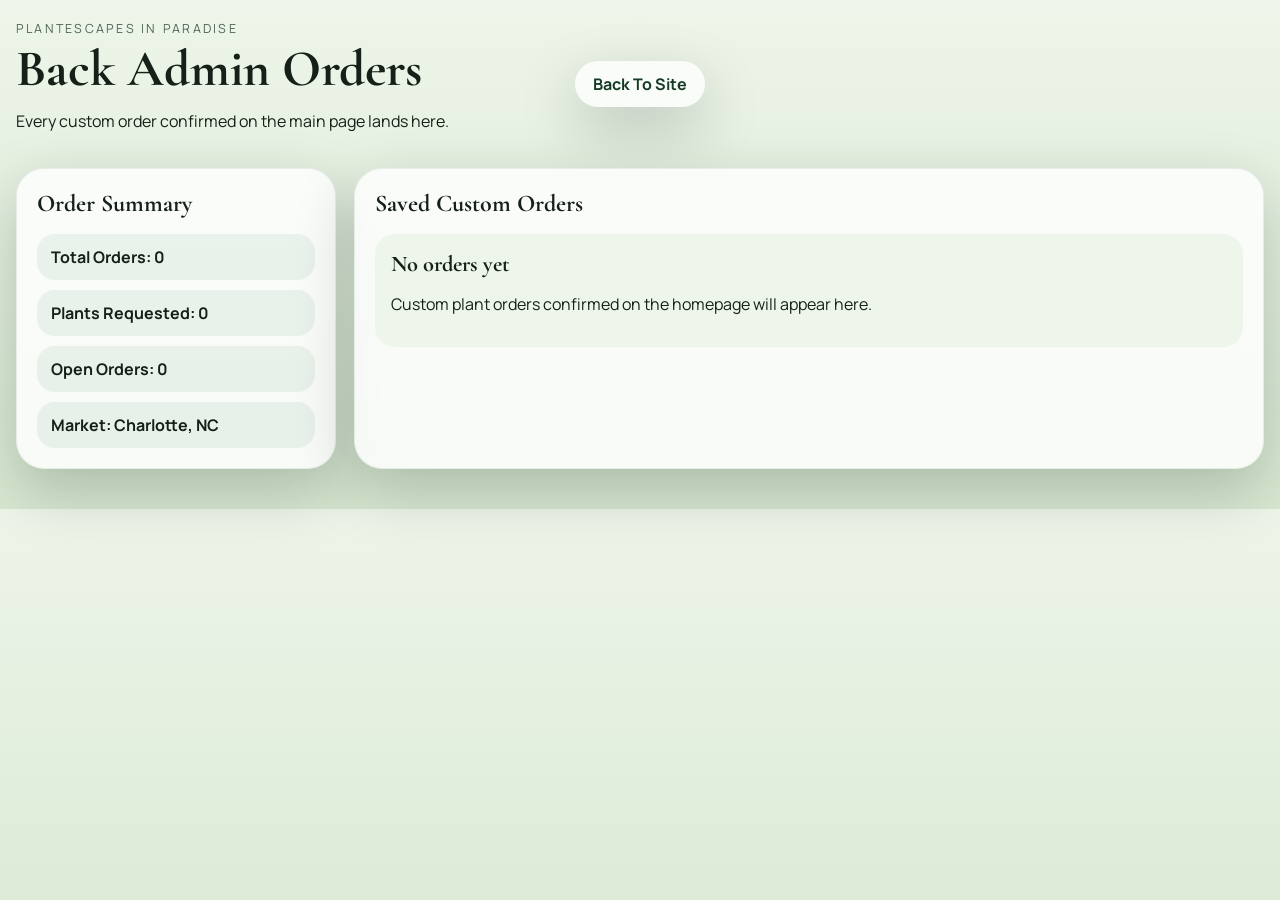
==== admin.html @ 3235bd30 "Initial PlantEscapes In Paradise site" ====
<!DOCTYPE html>
<html lang="en">
<head>
  <meta charset="UTF-8">
  <meta name="viewport" content="width=device-width, initial-scale=1.0">
  <title>PlantEscapes In Paradise Admin</title>
  <link rel="preconnect" href="https://fonts.googleapis.com">
  <link rel="preconnect" href="https://fonts.gstatic.com" crossorigin>
  <link href="https://fonts.googleapis.com/css2?family=Cormorant+Garamond:wght@600;700&family=Manrope:wght@400;500;700;800&display=swap" rel="stylesheet">
  <link rel="stylesheet" href="./styles.css">
</head>
<body class="admin-body">
  <div class="admin-shell">
    <header class="admin-header">
      <div>
        <p class="eyebrow">PlantEscapes In Paradise</p>
        <h1>Back Admin Orders</h1>
        <p>Every custom order confirmed on the main page lands here.</p>
      </div>
      <a class="admin-home" href="./index.html">Back To Site</a>
    </header>

    <section class="admin-grid">
      <article class="admin-card">
        <h2>Order Summary</h2>
        <div id="adminSummary" class="admin-summary"></div>
      </article>
      <article class="admin-card">
        <h2>Saved Custom Orders</h2>
        <div id="ordersList" class="orders-list"></div>
      </article>
    </section>
  </div>

  <script src="./app.js"></script>
</body>
</html>
---- styles.css ----
:root {
  --bg: #0f2618;
  --card: #f6f2e8;
  --card-2: #eef6ec;
  --green: #2f7c47;
  --green-deep: #153b24;
  --gold: #d7a756;
  --text: #152018;
  --muted: #4f6656;
  --shadow: 0 22px 60px rgba(7, 25, 16, 0.22);
}

* { box-sizing: border-box; }
body {
  margin: 0;
  font-family: "Manrope", sans-serif;
  color: var(--text);
  background:
    radial-gradient(circle at top left, rgba(215, 167, 86, 0.12), transparent 28%),
    linear-gradient(180deg, #f0f8ef 0%, #dbead8 100%);
}

button, input, textarea {
  font: inherit;
}

.site-shell, .admin-shell {
  width: min(1380px, calc(100vw - 32px));
  margin: 0 auto;
  padding: 20px 0 40px;
}

.topbar, .admin-header {
  display: grid;
  grid-template-columns: 1fr auto 1fr;
  align-items: center;
  gap: 16px;
  margin-bottom: 20px;
}

.brand-lockup {
  text-align: center;
}

.eyebrow {
  margin: 0 0 8px;
  font-size: 0.78rem;
  letter-spacing: 0.18em;
  text-transform: uppercase;
  color: var(--muted);
}

h1, h2, h3 {
  font-family: "Cormorant Garamond", serif;
  margin: 0;
}

.brand-lockup h1,
.admin-header h1 {
  font-size: clamp(2.2rem, 4vw, 4.5rem);
  line-height: 0.95;
}

.tagline {
  margin: 10px 0 0;
  color: var(--muted);
}

.contact-chip,
.location-chip,
.admin-link,
.admin-home,
.mini-menu button,
.carousel-arrow,
.confirm-button {
  border: 0;
  cursor: pointer;
}

.contact-chip,
.location-chip,
.admin-link,
.admin-home {
  border-radius: 999px;
  padding: 12px 18px;
  background: rgba(255,255,255,0.75);
  color: var(--green-deep);
  box-shadow: var(--shadow);
  text-decoration: none;
  font-weight: 700;
}

.location-chip {
  justify-self: end;
}

.main-grid {
  display: grid;
  grid-template-columns: 220px minmax(0, 1fr) 220px;
  gap: 18px;
}

.ad-column {
  display: grid;
  gap: 18px;
  align-content: start;
}

.ad-card,
.hero-card,
.admin-card,
.seo-strip article,
.modal-card {
  background: rgba(255,255,255,0.8);
  border: 1px solid rgba(21,59,36,0.08);
  border-radius: 28px;
  box-shadow: var(--shadow);
}

.ad-card {
  padding: 20px;
  min-height: 200px;
}

.ad-card h2 {
  font-size: 2rem;
  margin-bottom: 8px;
}

.ad-card.warm {
  background: linear-gradient(180deg, rgba(255,243,220,0.95), rgba(255,255,255,0.9));
}

.ad-card.cool {
  background: linear-gradient(180deg, rgba(227,244,236,0.95), rgba(255,255,255,0.9));
}

.hero-card {
  padding: 18px;
  display: grid;
  gap: 18px;
}

.hero-stage {
  position: relative;
  border-radius: 28px;
  overflow: hidden;
  min-height: 520px;
  background: #d7e9d7;
}

.hero-topline {
  position: absolute;
  top: 18px;
  left: 18px;
  right: 18px;
  z-index: 3;
  display: flex;
  justify-content: space-between;
  gap: 12px;
  align-items: center;
}

.mini-menu {
  display: flex;
  flex-wrap: wrap;
  gap: 10px;
}

.mini-menu button {
  padding: 10px 16px;
  border-radius: 999px;
  background: rgba(12, 42, 24, 0.75);
  color: white;
  backdrop-filter: blur(8px);
}

.mini-menu button.active {
  background: linear-gradient(135deg, #d7a756, #2f7c47);
}

.hero-image-wrap {
  height: 100%;
}

.plant-image {
  display: block;
  width: 100%;
  height: 520px;
  object-fit: cover;
}

.carousel-arrow {
  position: absolute;
  top: 50%;
  transform: translateY(-50%);
  z-index: 3;
  width: 64px;
  height: 64px;
  border-radius: 50%;
  background: rgba(12, 42, 24, 0.72);
  color: white;
  font-size: 2rem;
  backdrop-filter: blur(10px);
}

.carousel-arrow.left { left: 18px; }
.carousel-arrow.right { right: 18px; }

.product-details {
  display: grid;
  grid-template-columns: 1.1fr 0.9fr;
  gap: 18px;
}

.product-copy,
.order-card {
  border-radius: 24px;
  padding: 22px;
  background: var(--card);
}

.product-copy h2 {
  font-size: clamp(2rem, 4vw, 3.4rem);
  line-height: 0.95;
}

.price {
  margin: 14px 0 10px;
  font-size: 1.8rem;
  font-weight: 800;
  color: var(--green);
}

.definition {
  margin: 0;
  font-size: 1.02rem;
  line-height: 1.65;
  color: var(--muted);
}

.feature-points {
  display: grid;
  gap: 10px;
  margin-top: 18px;
}

.feature-pill {
  padding: 10px 14px;
  border-radius: 999px;
  background: rgba(47,124,71,0.08);
  color: var(--green-deep);
  font-weight: 700;
}

.order-card {
  background: linear-gradient(180deg, #153b24, #234c31);
  color: white;
}

.order-card h3 {
  font-size: 2rem;
  margin-bottom: 8px;
}

.order-card p {
  color: rgba(255,255,255,0.78);
}

.order-card label {
  display: grid;
  gap: 8px;
  margin-top: 14px;
  font-size: 0.95rem;
  font-weight: 700;
}

.order-card input,
.order-card textarea {
  width: 100%;
  border: 1px solid rgba(255,255,255,0.18);
  background: rgba(255,255,255,0.08);
  border-radius: 16px;
  color: white;
  padding: 14px;
}

.confirm-button {
  margin-top: 18px;
  width: 100%;
  padding: 16px;
  border-radius: 18px;
  background: linear-gradient(135deg, #d7a756, #f1d9a8);
  color: #102517;
  font-weight: 800;
}

.order-status {
  margin-top: 12px;
  min-height: 24px;
}

.seo-strip {
  display: grid;
  grid-template-columns: repeat(3, minmax(0, 1fr));
  gap: 18px;
  margin-top: 22px;
}

.seo-strip article {
  padding: 18px;
}

.seo-strip h3 {
  font-size: 1.6rem;
  margin-bottom: 10px;
}

.modal[hidden] { display: none; }
.modal {
  position: fixed;
  inset: 0;
  background: rgba(5, 16, 10, 0.35);
  display: grid;
  place-items: center;
  padding: 20px;
}

.modal-card {
  position: relative;
  width: min(520px, 100%);
  padding: 28px;
}

.modal-close {
  position: absolute;
  top: 16px;
  right: 16px;
  border: 0;
  background: transparent;
  font-size: 2rem;
  cursor: pointer;
}

.admin-body {
  background: linear-gradient(180deg, #eef5ea, #d7e8d1);
}

.admin-grid {
  display: grid;
  gap: 18px;
  grid-template-columns: 320px minmax(0, 1fr);
}

.admin-card {
  padding: 20px;
}

.admin-summary {
  display: grid;
  gap: 10px;
  margin-top: 16px;
}

.summary-pill {
  padding: 12px 14px;
  border-radius: 18px;
  background: rgba(47,124,71,0.08);
  font-weight: 700;
}

.orders-list {
  display: grid;
  gap: 12px;
  margin-top: 16px;
}

.order-item {
  padding: 16px;
  border-radius: 20px;
  background: var(--card-2);
}

.order-item h3 {
  font-size: 1.4rem;
  margin-bottom: 8px;
}

@media (max-width: 1100px) {
  .main-grid {
    grid-template-columns: 1fr;
  }

  .ad-column {
    grid-template-columns: repeat(2, minmax(0, 1fr));
  }

  .product-details,
  .seo-strip,
  .admin-grid {
    grid-template-columns: 1fr;
  }
}

@media (max-width: 760px) {
  .site-shell, .admin-shell {
    width: min(100vw - 20px, 100%);
  }

  .topbar, .admin-header {
    grid-template-columns: 1fr;
    text-align: center;
  }

  .location-chip {
    justify-self: center;
  }

  .hero-topline {
    position: static;
    display: grid;
    margin-bottom: 12px;
  }

  .hero-stage {
    min-height: unset;
  }

  .plant-image {
    height: 360px;
    border-radius: 22px;
  }

  .carousel-arrow {
    top: 220px;
  }

  .ad-column {
    grid-template-columns: 1fr;
  }
}
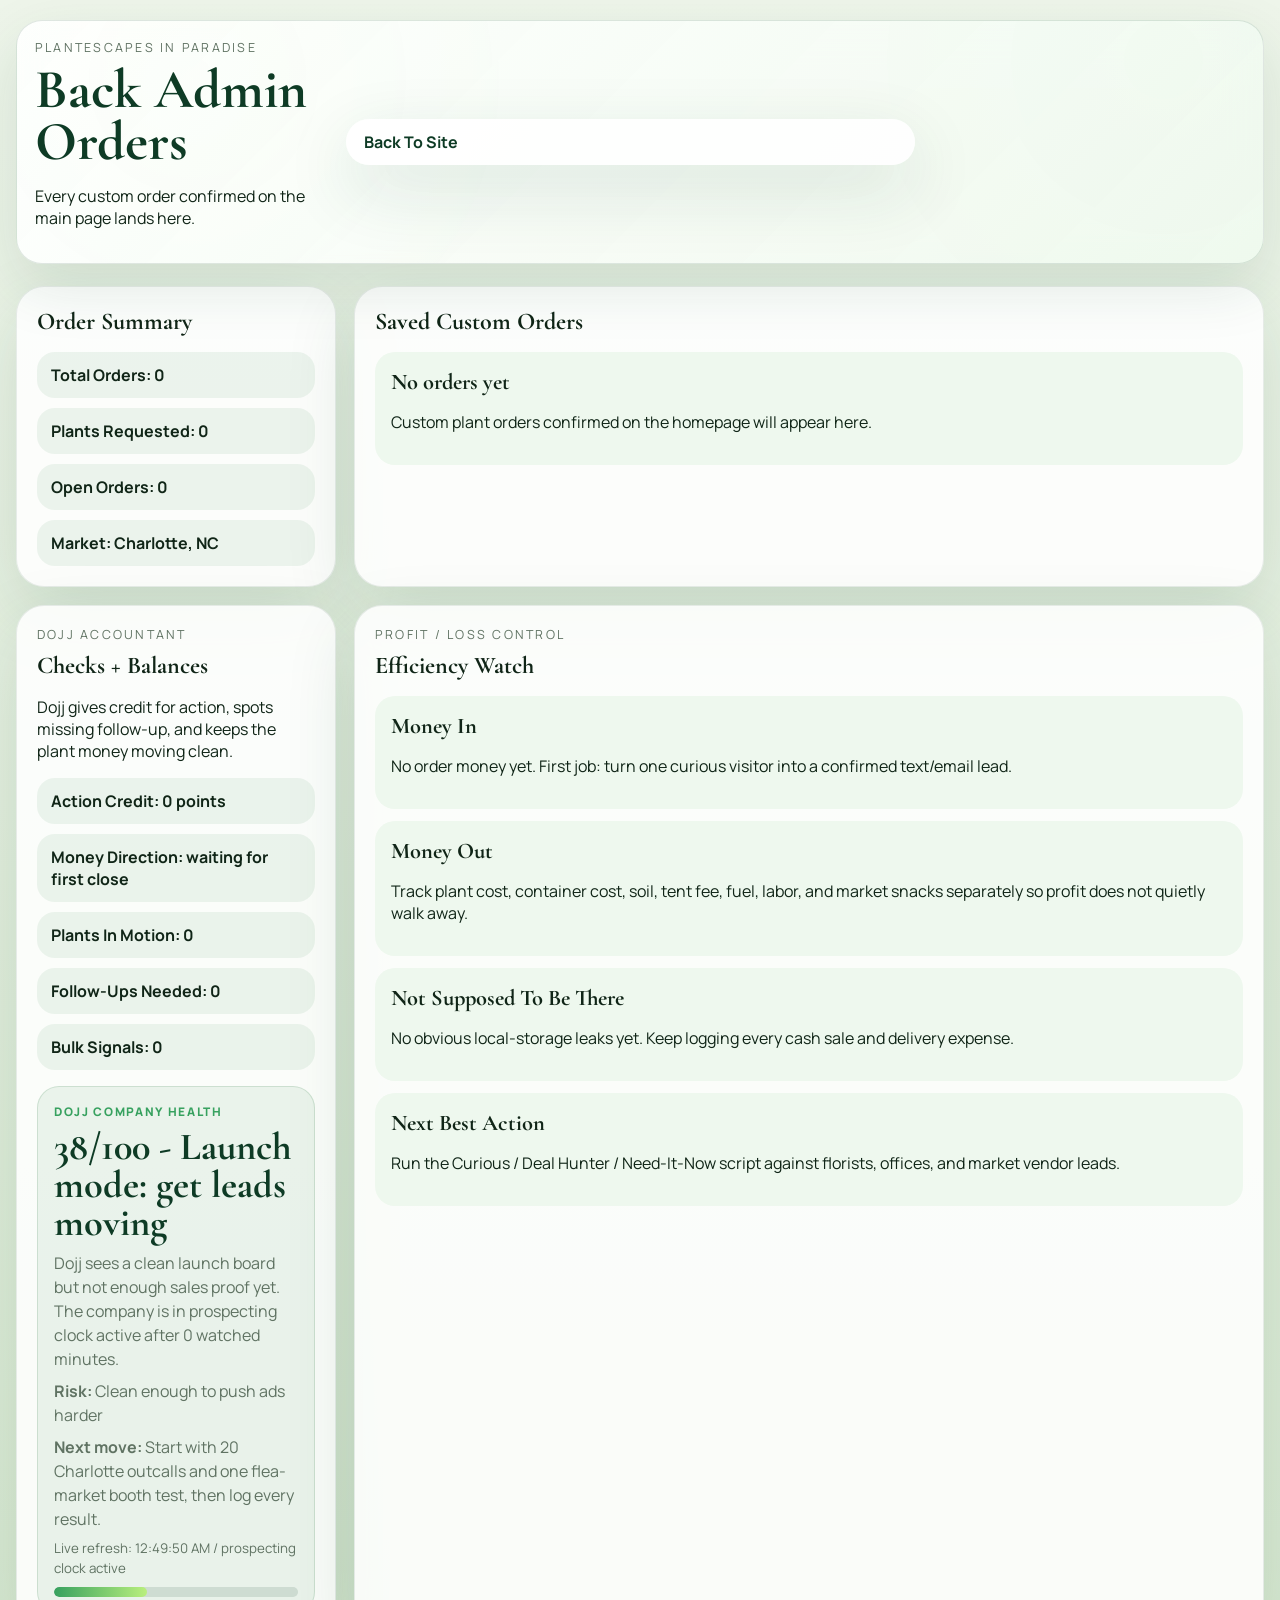
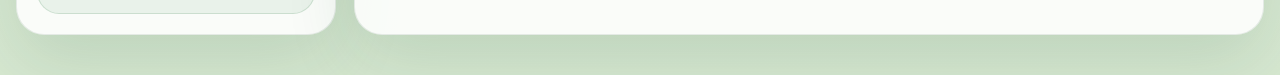
==== commit eae1143b: "Upgrade plant storefront and ad routing" ====
--- a/admin.html
+++ b/admin.html
@@ -7,7 +7,7 @@
   <link rel="preconnect" href="https://fonts.googleapis.com">
   <link rel="preconnect" href="https://fonts.gstatic.com" crossorigin>
   <link href="https://fonts.googleapis.com/css2?family=Cormorant+Garamond:wght@600;700&family=Manrope:wght@400;500;700;800&display=swap" rel="stylesheet">
-  <link rel="stylesheet" href="./styles.css">
+  <link rel="stylesheet" href="./styles.css?v=20260506-ad-routes">
 </head>
 <body class="admin-body">
   <div class="admin-shell">
@@ -30,8 +30,23 @@
         <div id="ordersList" class="orders-list"></div>
       </article>
     </section>
+
+    <section class="admin-grid dojj-admin-grid">
+      <article class="admin-card">
+        <p class="eyebrow">Dojj accountant</p>
+        <h2>Checks + Balances</h2>
+        <p>Dojj gives credit for action, spots missing follow-up, and keeps the plant money moving clean.</p>
+        <div id="dojjSummary" class="admin-summary"></div>
+        <div id="companyHealthSummary" class="company-health-card"></div>
+      </article>
+      <article class="admin-card">
+        <p class="eyebrow">Profit / loss control</p>
+        <h2>Efficiency Watch</h2>
+        <div id="dojjChecks" class="orders-list"></div>
+      </article>
+    </section>
   </div>
 
-  <script src="./app.js"></script>
+  <script src="./app.js?v=20260506-ad-routes"></script>
 </body>
 </html>
--- a/styles.css
+++ b/styles.css
@@ -1,13 +1,16 @@
 :root {
-  --bg: #0f2618;
-  --card: #f6f2e8;
-  --card-2: #eef6ec;
-  --green: #2f7c47;
-  --green-deep: #153b24;
+  --bg: #f4fbf2;
+  --card: #ffffff;
+  --card-2: #eef8ee;
+  --mint: #dff6df;
+  --lime: #b9ef7d;
+  --green: #37a15f;
+  --green-deep: #0e3b25;
   --gold: #d7a756;
-  --text: #152018;
-  --muted: #4f6656;
-  --shadow: 0 22px 60px rgba(7, 25, 16, 0.22);
+  --text: #102517;
+  --muted: #607363;
+  --shadow: 0 24px 70px rgba(22, 78, 48, 0.14);
+  --soft-border: rgba(14, 59, 37, 0.09);
 }
 
 * { box-sizing: border-box; }
@@ -16,30 +19,43 @@
   font-family: "Manrope", sans-serif;
   color: var(--text);
   background:
-    radial-gradient(circle at top left, rgba(215, 167, 86, 0.12), transparent 28%),
-    linear-gradient(180deg, #f0f8ef 0%, #dbead8 100%);
-}
-
-button, input, textarea {
+    radial-gradient(circle at 12% 8%, rgba(185, 239, 125, 0.46), transparent 28%),
+    radial-gradient(circle at 86% 6%, rgba(55, 161, 95, 0.2), transparent 26%),
+    linear-gradient(180deg, #fbfff9 0%, var(--bg) 58%, #e8f6e7 100%);
+}
+
+button, input, textarea, select {
   font: inherit;
 }
 
 .site-shell, .admin-shell {
-  width: min(1380px, calc(100vw - 32px));
+  width: min(1280px, calc(100vw - 32px));
   margin: 0 auto;
   padding: 20px 0 40px;
 }
 
 .topbar, .admin-header {
   display: grid;
-  grid-template-columns: 1fr auto 1fr;
+  grid-template-columns: minmax(260px, 0.75fr) minmax(360px, 1.45fr) minmax(260px, 0.8fr);
   align-items: center;
   gap: 16px;
-  margin-bottom: 20px;
+  margin-bottom: 22px;
+  padding: 18px;
+  border: 1px solid rgba(14,59,37,0.12);
+  border-radius: 26px;
+  background:
+    linear-gradient(135deg, rgba(255,255,255,0.94), rgba(240,250,239,0.9)),
+    radial-gradient(circle at 14% 24%, rgba(185,239,125,0.22), transparent 32%),
+    radial-gradient(circle at 92% 16%, rgba(55,161,95,0.12), transparent 30%);
+  box-shadow: 0 22px 60px rgba(22,78,48,0.12);
+  backdrop-filter: blur(18px);
 }
 
 .brand-lockup {
   text-align: center;
+  display: grid;
+  gap: 8px;
+  justify-items: center;
 }
 
 .eyebrow {
@@ -57,17 +73,22 @@
 
 .brand-lockup h1,
 .admin-header h1 {
-  font-size: clamp(2.2rem, 4vw, 4.5rem);
+  font-size: clamp(2.4rem, 4.3vw, 4.8rem);
   line-height: 0.95;
+  color: var(--green-deep);
 }
 
 .tagline {
-  margin: 10px 0 0;
+  max-width: 760px;
+  margin: 0;
   color: var(--muted);
+  font-size: 1.02rem;
+  line-height: 1.45;
 }
 
 .contact-chip,
 .location-chip,
+.settings-chip,
 .admin-link,
 .admin-home,
 .mini-menu button,
@@ -79,19 +100,70 @@
 
 .contact-chip,
 .location-chip,
+.settings-chip,
+.delivery-bot-link,
 .admin-link,
 .admin-home {
   border-radius: 999px;
   padding: 12px 18px;
-  background: rgba(255,255,255,0.75);
+  background: rgba(255,255,255,0.9);
   color: var(--green-deep);
   box-shadow: var(--shadow);
   text-decoration: none;
   font-weight: 700;
 }
 
+.contact-chip {
+  justify-self: start;
+  width: min(100%, 340px);
+  min-height: 58px;
+  border: 1px solid rgba(14,59,37,0.08);
+  border-radius: 20px;
+  background:
+    linear-gradient(135deg, rgba(255,255,255,0.95), rgba(238,248,238,0.9));
+  box-shadow: 0 16px 38px rgba(22,78,48,0.1);
+  text-align: left;
+  line-height: 1.25;
+}
+
+.delivery-bot-link {
+  background: linear-gradient(135deg, var(--green-deep), var(--green));
+  color: white;
+  white-space: nowrap;
+}
+
+.order-status a,
+.bot-mail-link {
+  color: var(--lime);
+  font-weight: 900;
+}
+
+.order-item a {
+  color: var(--green-deep);
+  font-weight: 900;
+}
+
+.bot-mail-link {
+  display: inline-flex;
+  width: fit-content;
+  margin-top: 12px;
+  padding: 12px 14px;
+  border-radius: 999px;
+  background: rgba(255,255,255,0.16);
+  color: white;
+  text-decoration: none;
+}
+
 .location-chip {
   justify-self: end;
+}
+
+.topbar-actions {
+  display: flex;
+  flex-wrap: wrap;
+  justify-content: flex-end;
+  align-items: center;
+  gap: 12px;
 }
 
 .main-grid {
@@ -111,34 +183,194 @@
 .admin-card,
 .seo-strip article,
 .modal-card {
-  background: rgba(255,255,255,0.8);
-  border: 1px solid rgba(21,59,36,0.08);
+  background: rgba(255,255,255,0.86);
+  border: 1px solid var(--soft-border);
   border-radius: 28px;
   box-shadow: var(--shadow);
 }
 
 .ad-card {
+  position: relative;
+  overflow: hidden;
   padding: 20px;
-  min-height: 200px;
+  min-height: 250px;
 }
 
 .ad-card h2 {
-  font-size: 2rem;
+  font-size: 2.2rem;
+  line-height: 0.98;
   margin-bottom: 8px;
+  color: var(--green-deep);
+}
+
+.ad-card p:not(.eyebrow) {
+  color: var(--text);
+  line-height: 1.46;
+}
+
+.opportunity-card {
+  display: grid;
+  align-content: space-between;
+  gap: 14px;
+  border-radius: 24px;
+  background:
+    linear-gradient(180deg, rgba(255,255,255,0.93), rgba(248,253,246,0.88)),
+    radial-gradient(circle at top right, rgba(185,239,125,0.24), transparent 38%);
+  border-color: rgba(14,59,37,0.1);
+}
+
+.opportunity-card::before {
+  content: "";
+  position: absolute;
+  inset: 0 auto 0 0;
+  width: 5px;
+  background: linear-gradient(180deg, var(--green), var(--lime), var(--gold));
+}
+
+.opportunity-card::after {
+  content: "";
+  position: absolute;
+  right: -50px;
+  top: -50px;
+  width: 150px;
+  height: 150px;
+  border: 1px solid rgba(47,124,71,0.12);
+  border-radius: 50%;
+}
+
+.ad-signal {
+  display: flex;
+  justify-content: space-between;
+  gap: 10px;
+  align-items: center;
+  padding: 8px;
+  border: 1px solid rgba(14,59,37,0.08);
+  border-radius: 16px;
+  background: rgba(255,255,255,0.62);
+}
+
+.ad-signal span {
+  color: var(--muted);
+  font-size: 0.72rem;
+  font-weight: 950;
+  letter-spacing: 0.1em;
+  text-transform: uppercase;
+}
+
+.ad-signal strong {
+  color: var(--green-deep);
+  font-size: 0.82rem;
+  white-space: nowrap;
+}
+
+.ad-route-line {
+  display: grid;
+  grid-template-columns: 0.7fr 1fr 1.4fr;
+  gap: 7px;
+}
+
+.ad-route-line i {
+  height: 6px;
+  border-radius: 999px;
+  background: linear-gradient(90deg, rgba(47,124,71,0.18), var(--green));
 }
 
 .ad-card.warm {
-  background: linear-gradient(180deg, rgba(255,243,220,0.95), rgba(255,255,255,0.9));
+  background: linear-gradient(180deg, rgba(238,248,222,0.95), rgba(255,255,255,0.92));
 }
 
 .ad-card.cool {
-  background: linear-gradient(180deg, rgba(227,244,236,0.95), rgba(255,255,255,0.9));
+  background: linear-gradient(180deg, rgba(222,246,231,0.95), rgba(255,255,255,0.92));
 }
 
 .hero-card {
   padding: 18px;
   display: grid;
   gap: 18px;
+  background:
+    linear-gradient(180deg, rgba(8,31,19,0.96), rgba(22,80,47,0.92)),
+    radial-gradient(circle at 16% 4%, rgba(185,239,125,0.22), transparent 34%),
+    radial-gradient(circle at top right, rgba(255,255,255,0.14), transparent 38%);
+  color: white;
+  overflow: hidden;
+}
+
+.top-command-panel {
+  display: grid;
+  grid-template-columns: minmax(0, 0.85fr) minmax(0, 1.15fr) auto;
+  gap: 12px;
+  align-items: stretch;
+  padding: 14px;
+  border: 1px solid rgba(255,255,255,0.12);
+  border-radius: 20px;
+  background:
+    linear-gradient(135deg, rgba(255,255,255,0.12), rgba(255,255,255,0.06)),
+    radial-gradient(circle at top right, rgba(185,239,125,0.12), transparent 42%);
+  color: white;
+  box-shadow: inset 0 0 28px rgba(255,255,255,0.03);
+}
+
+.command-panel-main {
+  display: grid;
+  gap: 8px;
+  align-content: center;
+}
+
+.command-panel-main .eyebrow {
+  color: rgba(255,255,255,0.62);
+}
+
+.command-panel-main h2 {
+  color: white;
+  font-size: clamp(1.7rem, 2.8vw, 2.7rem);
+  line-height: 0.94;
+}
+
+.command-panel-main p {
+  margin: 0;
+  color: rgba(255,255,255,0.78);
+  line-height: 1.55;
+}
+
+.command-panel-metrics {
+  display: grid;
+  grid-template-columns: repeat(6, minmax(0, 1fr));
+  gap: 8px;
+}
+
+.command-panel-metrics article {
+  display: grid;
+  gap: 6px;
+  min-height: 74px;
+  padding: 10px;
+  border: 1px solid rgba(255,255,255,0.14);
+  border-radius: 14px;
+  background: rgba(255,255,255,0.08);
+}
+
+.command-panel-metrics span {
+  color: rgba(255,255,255,0.58);
+  font-size: 0.62rem;
+  font-weight: 950;
+  letter-spacing: 0.13em;
+  text-transform: uppercase;
+}
+
+.command-panel-metrics strong {
+  color: white;
+  font-size: 0.86rem;
+  line-height: 1.12;
+}
+
+.command-strip-button {
+  min-width: 118px;
+  border: 0;
+  border-radius: 14px;
+  background: rgba(255,255,255,0.9);
+  color: var(--green-deep);
+  cursor: pointer;
+  font-weight: 950;
+  box-shadow: 0 12px 26px rgba(3,20,10,0.14);
 }
 
 .hero-stage {
@@ -146,7 +378,12 @@
   border-radius: 28px;
   overflow: hidden;
   min-height: 520px;
-  background: #d7e9d7;
+  background:
+    linear-gradient(rgba(255,255,255,0.04) 1px, transparent 1px),
+    linear-gradient(90deg, rgba(255,255,255,0.04) 1px, transparent 1px),
+    radial-gradient(circle at 50% 36%, rgba(185,239,125,0.22), transparent 34%),
+    linear-gradient(135deg, #06180f, #164d2d 54%, #89d85b);
+  background-size: 42px 42px, 42px 42px, auto, auto;
 }
 
 .hero-topline {
@@ -170,16 +407,18 @@
 .mini-menu button {
   padding: 10px 16px;
   border-radius: 999px;
-  background: rgba(12, 42, 24, 0.75);
+  background: rgba(14, 59, 37, 0.78);
   color: white;
   backdrop-filter: blur(8px);
 }
 
 .mini-menu button.active {
-  background: linear-gradient(135deg, #d7a756, #2f7c47);
+  background: linear-gradient(135deg, var(--lime), var(--green));
+  color: var(--green-deep);
 }
 
 .hero-image-wrap {
+  position: relative;
   height: 100%;
 }
 
@@ -188,6 +427,262 @@
   width: 100%;
   height: 520px;
   object-fit: cover;
+  filter: saturate(1.08) contrast(1.04);
+}
+
+.cockpit-glass {
+  position: absolute;
+  inset: 18px;
+  z-index: 2;
+  pointer-events: none;
+  border: 1px solid rgba(255,255,255,0.24);
+  border-radius: 28px;
+  box-shadow:
+    inset 0 0 0 1px rgba(185,239,125,0.2),
+    inset 0 0 60px rgba(6,24,15,0.36);
+}
+
+.cockpit-glass::before,
+.cockpit-glass::after {
+  content: "";
+  position: absolute;
+  left: 50%;
+  top: 50%;
+  width: 1px;
+  height: 82%;
+  background: linear-gradient(transparent, rgba(255,255,255,0.6), transparent);
+  transform: translate(-50%, -50%);
+}
+
+.cockpit-glass::after {
+  width: 82%;
+  height: 1px;
+}
+
+.orbit {
+  position: absolute;
+  left: 50%;
+  top: 50%;
+  border: 1px solid rgba(185,239,125,0.5);
+  border-radius: 50%;
+  transform: translate(-50%, -50%);
+  animation: cockpitOrbit 12s linear infinite;
+}
+
+.orbit-one {
+  width: min(72%, 520px);
+  aspect-ratio: 1;
+}
+
+.orbit-two {
+  width: min(52%, 380px);
+  aspect-ratio: 1;
+  animation-duration: 9s;
+  animation-direction: reverse;
+}
+
+.orbit-three {
+  width: min(30%, 230px);
+  aspect-ratio: 1;
+  animation-duration: 6s;
+}
+
+.orbit::before {
+  content: "";
+  position: absolute;
+  top: -5px;
+  left: 50%;
+  width: 10px;
+  height: 10px;
+  border-radius: 50%;
+  background: var(--lime);
+  box-shadow: 0 0 18px var(--lime);
+}
+
+@keyframes cockpitOrbit {
+  to { transform: translate(-50%, -50%) rotate(360deg); }
+}
+
+.cockpit-readout {
+  position: absolute;
+  right: 24px;
+  bottom: 24px;
+  z-index: 4;
+  display: grid;
+  gap: 6px;
+  width: min(330px, calc(100% - 48px));
+  padding: 14px;
+  border: 1px solid rgba(255,255,255,0.24);
+  border-radius: 20px;
+  background: rgba(6,24,15,0.78);
+  color: white;
+  backdrop-filter: blur(18px);
+  box-shadow: 0 22px 48px rgba(3,20,10,0.26);
+}
+
+.cockpit-readout span {
+  color: var(--lime);
+  font-size: 0.7rem;
+  font-weight: 950;
+  letter-spacing: 0.13em;
+  text-transform: uppercase;
+}
+
+.cockpit-readout strong {
+  font-family: "Cormorant Garamond", serif;
+  font-size: 2rem;
+  line-height: 0.96;
+}
+
+.cockpit-readout small {
+  color: rgba(255,255,255,0.76);
+  line-height: 1.35;
+}
+
+.spaceship-control-deck {
+  display: grid;
+  grid-template-columns: minmax(190px, 0.75fr) minmax(0, 1fr) minmax(260px, 1.1fr);
+  gap: 14px;
+  padding: 14px;
+  border: 1px solid rgba(255,255,255,0.12);
+  border-radius: 20px;
+  background:
+    linear-gradient(135deg, rgba(255,255,255,0.11), rgba(255,255,255,0.05)),
+    radial-gradient(circle at top left, rgba(185,239,125,0.12), transparent 34%);
+  box-shadow: inset 0 0 42px rgba(255,255,255,0.04);
+}
+
+.throttle-control,
+.cockpit-screen {
+  border: 1px solid rgba(255,255,255,0.12);
+  border-radius: 18px;
+  background: rgba(255,255,255,0.08);
+}
+
+.throttle-control {
+  display: grid;
+  gap: 10px;
+  align-content: center;
+  padding: 14px;
+}
+
+.throttle-control span,
+.cockpit-screen span {
+  color: var(--lime);
+  font-size: 0.72rem;
+  font-weight: 950;
+  letter-spacing: 0.13em;
+  text-transform: uppercase;
+}
+
+.throttle-control input {
+  width: 100%;
+  accent-color: var(--lime);
+}
+
+.throttle-control strong {
+  color: white;
+  font-size: 1.7rem;
+}
+
+.cockpit-mode-tabs {
+  display: grid;
+  grid-template-columns: repeat(5, minmax(0, 1fr));
+  gap: 8px;
+}
+
+.cockpit-mode-tabs button {
+  min-height: 72px;
+  border: 1px solid rgba(255,255,255,0.14);
+  border-radius: 18px;
+  background: rgba(255,255,255,0.08);
+  color: rgba(255,255,255,0.76);
+  cursor: pointer;
+  font-weight: 950;
+}
+
+.cockpit-mode-tabs button.active {
+  background: rgba(255,255,255,0.92);
+  color: var(--green-deep);
+  box-shadow: 0 12px 26px rgba(3,20,10,0.14);
+}
+
+.cockpit-screen {
+  display: grid;
+  gap: 9px;
+  padding: 14px;
+}
+
+.cockpit-screen strong {
+  color: white;
+  font-family: "Cormorant Garamond", serif;
+  font-size: 2rem;
+  line-height: 0.96;
+}
+
+.cockpit-screen p {
+  margin: 0;
+  color: rgba(255,255,255,0.78);
+  line-height: 1.45;
+}
+
+.cockpit-progress {
+  height: 8px;
+  overflow: hidden;
+  border-radius: 999px;
+  background: rgba(255,255,255,0.14);
+}
+
+.cockpit-progress i {
+  display: block;
+  width: 70%;
+  height: 100%;
+  border-radius: inherit;
+  background: linear-gradient(90deg, var(--green), var(--lime), white);
+  transition: width 260ms ease;
+}
+
+.scan-hud {
+  position: absolute;
+  left: 28px;
+  bottom: 28px;
+  z-index: 4;
+  display: grid;
+  gap: 6px;
+  min-width: 230px;
+  padding: 14px;
+  border: 1px solid rgba(255,255,255,0.3);
+  border-radius: 22px;
+  background: rgba(14,59,37,0.78);
+  color: white;
+  box-shadow: 0 20px 52px rgba(14,59,37,0.28);
+  backdrop-filter: blur(18px);
+}
+
+.scan-hud span {
+  color: var(--lime);
+  font-size: 0.72rem;
+  font-weight: 950;
+  letter-spacing: 0.14em;
+  text-transform: uppercase;
+}
+
+.scan-hud strong {
+  font-size: 1.05rem;
+}
+
+.scan-hud i {
+  display: block;
+  height: 6px;
+  border-radius: 999px;
+  background: linear-gradient(90deg, var(--lime), white, var(--green));
+  background-size: 220% 100%;
+  animation: scanPulse 2.2s ease-in-out infinite;
+}
+
+@keyframes scanPulse {
+  0%, 100% { background-position: 0% 50%; }
+  50% { background-position: 100% 50%; }
 }
 
 .carousel-arrow {
@@ -198,7 +693,7 @@
   width: 64px;
   height: 64px;
   border-radius: 50%;
-  background: rgba(12, 42, 24, 0.72);
+  background: rgba(14, 59, 37, 0.78);
   color: white;
   font-size: 2rem;
   backdrop-filter: blur(10px);
@@ -220,6 +715,173 @@
   background: var(--card);
 }
 
+.product-actions {
+  display: flex;
+  flex-wrap: wrap;
+  gap: 12px;
+  margin-top: 20px;
+}
+
+.secondary-button {
+  display: inline-flex;
+  align-items: center;
+  justify-content: center;
+  padding: 12px 18px;
+  border-radius: 999px;
+  background: rgba(55,161,95,0.1);
+  color: var(--green-deep);
+  border: 1px solid rgba(55,161,95,0.18);
+  font-weight: 800;
+  cursor: pointer;
+  text-decoration: none;
+}
+
+.secondary-button.command {
+  background: linear-gradient(135deg, var(--green-deep), var(--green));
+  color: white;
+  box-shadow: 0 14px 34px rgba(14,59,37,0.18);
+}
+
+.secondary-button.bulk {
+  background: rgba(215,167,86,0.14);
+}
+
+.delivery-note {
+  margin-top: 16px;
+  padding: 14px 16px;
+  border-radius: 18px;
+  background: rgba(47,124,71,0.08);
+  color: var(--muted);
+  line-height: 1.6;
+}
+
+.inventory-section {
+  margin-top: 22px;
+  padding: 22px;
+  border-radius: 28px;
+  background:
+    linear-gradient(135deg, rgba(255,255,255,0.92), rgba(238,246,236,0.88)),
+    radial-gradient(circle at top right, rgba(215,167,86,0.22), transparent 38%);
+  border: 1px solid rgba(21,59,36,0.08);
+  box-shadow: var(--shadow);
+}
+
+.inventory-heading {
+  display: flex;
+  justify-content: space-between;
+  gap: 18px;
+  align-items: end;
+  margin-bottom: 18px;
+}
+
+.inventory-head-actions {
+  display: grid;
+  justify-items: end;
+  gap: 12px;
+}
+
+.inventory-heading h2 {
+  font-size: clamp(2rem, 4vw, 3.2rem);
+  line-height: 0.95;
+}
+
+.inventory-heading p:last-child,
+.inventory-head-actions p {
+  max-width: 420px;
+  margin: 0;
+  color: var(--muted);
+  text-align: right;
+  font-weight: 700;
+}
+
+.show-all-button {
+  display: inline-flex;
+  align-items: center;
+  justify-content: center;
+  min-height: 44px;
+  padding: 0 18px;
+  border-radius: 999px;
+  background: var(--green-deep);
+  color: white;
+  text-decoration: none;
+  font-weight: 950;
+  box-shadow: 0 14px 34px rgba(14,59,37,0.18);
+}
+
+.inventory-grid {
+  display: grid;
+  grid-template-columns: repeat(auto-fill, minmax(190px, 1fr));
+  gap: 14px;
+  max-height: 680px;
+  overflow: auto;
+  padding-right: 8px;
+  scrollbar-color: var(--green) rgba(21,59,36,0.1);
+}
+
+.inventory-card {
+  display: grid;
+  grid-template-rows: 132px auto auto auto;
+  gap: 8px;
+  width: 100%;
+  min-height: 265px;
+  padding: 10px;
+  border: 1px solid rgba(21,59,36,0.12);
+  border-radius: 20px;
+  background: rgba(255,255,255,0.75);
+  color: var(--text);
+  text-align: left;
+  box-shadow: 0 12px 34px rgba(7, 25, 16, 0.1);
+  cursor: pointer;
+  transition: transform 160ms ease, border-color 160ms ease, box-shadow 160ms ease;
+}
+
+.inventory-card:hover,
+.inventory-card.active {
+  transform: translateY(-3px);
+  border-color: rgba(47,124,71,0.55);
+  box-shadow: 0 18px 38px rgba(7, 25, 16, 0.18);
+}
+
+.inventory-card.active {
+  background: linear-gradient(180deg, rgba(238,246,236,1), rgba(255,255,255,0.88));
+}
+
+.inventory-card img {
+  width: 100%;
+  height: 132px;
+  object-fit: cover;
+  border-radius: 14px;
+  background: #e8f4e8;
+}
+
+.inventory-card span {
+  width: fit-content;
+  padding: 6px 10px;
+  border-radius: 999px;
+  background: rgba(47,124,71,0.1);
+  color: var(--green-deep);
+  font-size: 0.78rem;
+  font-weight: 800;
+}
+
+.inventory-card strong {
+  font-size: 1rem;
+  line-height: 1.2;
+}
+
+.inventory-card small {
+  color: var(--muted);
+  font-weight: 700;
+  line-height: 1.35;
+}
+
+.inventory-card em {
+  color: var(--muted);
+  font-size: 0.78rem;
+  font-style: normal;
+  font-weight: 800;
+}
+
 .product-copy h2 {
   font-size: clamp(2rem, 4vw, 3.4rem);
   line-height: 0.95;
@@ -239,6 +901,38 @@
   color: var(--muted);
 }
 
+.command-snapshot {
+  display: grid;
+  grid-template-columns: repeat(3, minmax(0, 1fr));
+  gap: 10px;
+  margin-top: 18px;
+}
+
+.command-snapshot div {
+  min-height: 92px;
+  padding: 13px;
+  border: 1px solid rgba(14,59,37,0.09);
+  border-radius: 18px;
+  background:
+    linear-gradient(180deg, rgba(223,246,223,0.78), rgba(255,255,255,0.76));
+}
+
+.command-snapshot span {
+  display: block;
+  margin-bottom: 7px;
+  color: var(--muted);
+  font-size: 0.72rem;
+  font-weight: 950;
+  letter-spacing: 0.12em;
+  text-transform: uppercase;
+}
+
+.command-snapshot strong {
+  display: block;
+  color: var(--green-deep);
+  line-height: 1.2;
+}
+
 .feature-points {
   display: grid;
   gap: 10px;
@@ -253,8 +947,128 @@
   font-weight: 700;
 }
 
+.free-photo-links {
+  margin-top: 16px;
+  padding: 14px;
+  border: 1px solid rgba(21,59,36,0.1);
+  border-radius: 18px;
+  background: rgba(255,255,255,0.58);
+}
+
+.source-stack-heading {
+  display: flex;
+  justify-content: space-between;
+  gap: 14px;
+  align-items: start;
+  margin-bottom: 12px;
+}
+
+.source-stack-heading p {
+  margin: 0 0 10px;
+  color: var(--muted);
+  font-size: 0.78rem;
+  font-weight: 800;
+  letter-spacing: 0.12em;
+  text-transform: uppercase;
+}
+
+.source-stack-heading strong {
+  display: block;
+  color: var(--green-deep);
+  line-height: 1.35;
+}
+
+.source-query-button {
+  flex: 0 0 auto;
+  min-height: 38px;
+  padding: 8px 12px;
+  border: 1px solid rgba(21,59,36,0.12);
+  border-radius: 999px;
+  background: rgba(47,124,71,0.1);
+  color: var(--green-deep);
+  cursor: pointer;
+  font-size: 0.8rem;
+  font-weight: 800;
+}
+
+.source-stack {
+  display: grid;
+  gap: 10px;
+}
+
+.source-row {
+  display: grid;
+  grid-template-columns: 34px minmax(0, 1fr) auto;
+  gap: 12px;
+  align-items: center;
+  min-height: 58px;
+  padding: 10px 12px;
+  border: 1px solid rgba(21,59,36,0.1);
+  border-radius: 16px;
+  background: rgba(255,255,255,0.48);
+  color: var(--green-deep);
+  text-decoration: none;
+  transition: border-color 160ms ease, background 160ms ease, transform 160ms ease;
+}
+
+.source-row:hover {
+  transform: translateY(-1px);
+  border-color: rgba(47,124,71,0.42);
+  background: rgba(255,255,255,0.78);
+}
+
+.source-rank {
+  display: grid;
+  place-items: center;
+  width: 34px;
+  height: 34px;
+  border-radius: 50%;
+  background: var(--green-deep);
+  color: white;
+  font-weight: 800;
+}
+
+.source-row strong,
+.source-row small {
+  display: block;
+}
+
+.source-row strong {
+  margin-bottom: 3px;
+}
+
+.source-row small,
+.source-row em,
+.source-note {
+  color: var(--muted);
+  font-size: 0.78rem;
+  font-style: normal;
+  line-height: 1.35;
+}
+
+.source-row em {
+  padding: 6px 9px;
+  border-radius: 999px;
+  background: rgba(215,167,86,0.16);
+  color: #745421;
+  font-weight: 800;
+  white-space: nowrap;
+}
+
+.source-note {
+  display: block;
+  margin-top: 10px;
+}
+
+.source-note a {
+  color: var(--green-deep);
+  font-weight: 800;
+}
+
 .order-card {
-  background: linear-gradient(180deg, #153b24, #234c31);
+  background:
+    linear-gradient(180deg, #0e3b25, #1f6f43),
+    radial-gradient(circle at top right, rgba(185,239,125,0.28), transparent 38%);
   color: white;
 }
 
@@ -276,13 +1090,18 @@
 }
 
 .order-card input,
-.order-card textarea {
+.order-card textarea,
+.order-card select {
   width: 100%;
   border: 1px solid rgba(255,255,255,0.18);
   background: rgba(255,255,255,0.08);
   border-radius: 16px;
   color: white;
   padding: 14px;
+}
+
+.order-card select option {
+  color: var(--text);
 }
 
 .confirm-button {
@@ -307,6 +1126,776 @@
   margin-top: 22px;
 }
 
+.plant-reader-section {
+  display: grid;
+  grid-template-columns: 0.82fr 1.18fr;
+  gap: 22px;
+  margin-top: 22px;
+  padding: 24px;
+  border-radius: 34px;
+  background:
+    radial-gradient(circle at 16% 18%, rgba(185,239,125,0.32), transparent 30%),
+    linear-gradient(135deg, #0e3b25, #1e7044 54%, #effbea 54%, #ffffff 100%);
+  box-shadow: 0 30px 84px rgba(14,59,37,0.18);
+}
+
+.reader-device {
+  display: grid;
+  place-items: center;
+}
+
+.reader-phone {
+  width: min(360px, 100%);
+  min-height: 590px;
+  padding: 18px;
+  border: 10px solid #071f13;
+  border-radius: 44px;
+  background:
+    linear-gradient(180deg, rgba(255,255,255,0.95), rgba(223,246,223,0.92)),
+    radial-gradient(circle at top, rgba(185,239,125,0.38), transparent 42%);
+  box-shadow: 0 28px 70px rgba(3,20,10,0.34);
+}
+
+.reader-lens {
+  position: relative;
+  display: grid;
+  place-items: center;
+  min-height: 310px;
+  border-radius: 32px;
+  overflow: hidden;
+  background:
+    radial-gradient(circle at center, rgba(185,239,125,0.45), transparent 34%),
+    linear-gradient(145deg, #103d25, #42ae68);
+}
+
+.reader-lens::before,
+.reader-lens::after {
+  content: "";
+  position: absolute;
+  border: 1px solid rgba(255,255,255,0.34);
+  border-radius: 50%;
+}
+
+.reader-lens::before {
+  width: 210px;
+  height: 210px;
+}
+
+.reader-lens::after {
+  width: 132px;
+  height: 132px;
+}
+
+.reader-lens span {
+  width: 82px;
+  height: 144px;
+  border-radius: 80% 20% 80% 20%;
+  background: linear-gradient(135deg, #d8ff8f, #ffffff 48%, #1f7d4a);
+  transform: rotate(-28deg);
+  box-shadow: 0 0 42px rgba(216,255,143,0.56);
+}
+
+.reader-lens i {
+  position: absolute;
+  left: 0;
+  right: 0;
+  height: 3px;
+  background: rgba(255,255,255,0.72);
+  box-shadow: 0 0 20px rgba(255,255,255,0.82);
+  animation: lensScan 3s ease-in-out infinite;
+}
+
+@keyframes lensScan {
+  0%, 100% { top: 24%; }
+  50% { top: 76%; }
+}
+
+.reader-device-copy {
+  display: grid;
+  gap: 6px;
+  padding: 18px 4px 14px;
+}
+
+.reader-device-copy p {
+  margin: 0;
+  color: var(--green);
+  font-size: 0.76rem;
+  font-weight: 950;
+  letter-spacing: 0.14em;
+  text-transform: uppercase;
+}
+
+.reader-device-copy strong {
+  font-family: "Cormorant Garamond", serif;
+  color: var(--green-deep);
+  font-size: 2rem;
+  line-height: 1;
+}
+
+.reader-device-copy small,
+.upload-preview {
+  color: var(--muted);
+  font-weight: 800;
+  line-height: 1.4;
+}
+
+.reader-upload {
+  display: grid;
+  gap: 8px;
+  min-height: 56px;
+  padding: 12px 14px;
+  border: 1px dashed rgba(14,59,37,0.24);
+  border-radius: 18px;
+  background: rgba(255,255,255,0.64);
+  color: var(--green-deep);
+  font-weight: 950;
+  cursor: pointer;
+}
+
+.reader-upload input {
+  width: 100%;
+  color: var(--muted);
+  font-size: 0.82rem;
+}
+
+.upload-preview {
+  display: grid;
+  gap: 8px;
+  margin-top: 12px;
+  padding: 12px;
+  border-radius: 18px;
+  background: rgba(14,59,37,0.07);
+  font-size: 0.86rem;
+}
+
+.upload-preview img {
+  width: 100%;
+  height: 140px;
+  object-fit: cover;
+  border-radius: 14px;
+}
+
+.reader-intelligence {
+  display: grid;
+  align-content: center;
+  gap: 18px;
+  padding: 10px;
+}
+
+.reader-intelligence h2 {
+  max-width: 840px;
+  color: var(--green-deep);
+  font-size: clamp(2.5rem, 6vw, 5.8rem);
+  line-height: 0.86;
+}
+
+.reader-intelligence > p:not(.eyebrow) {
+  max-width: 760px;
+  margin: 0;
+  color: var(--muted);
+  font-size: 1.06rem;
+  line-height: 1.68;
+}
+
+.reader-score-grid,
+.reader-detail-grid {
+  display: grid;
+  gap: 12px;
+}
+
+.reader-score-grid {
+  grid-template-columns: repeat(4, minmax(0, 1fr));
+}
+
+.reader-detail-grid {
+  grid-template-columns: repeat(3, minmax(0, 1fr));
+}
+
+.reader-score-grid article,
+.reader-detail-grid article,
+.reader-bot-script {
+  border: 1px solid rgba(14,59,37,0.1);
+  border-radius: 22px;
+  background: rgba(255,255,255,0.76);
+  box-shadow: 0 16px 42px rgba(14,59,37,0.09);
+}
+
+.reader-score-grid article,
+.reader-detail-grid article {
+  min-height: 122px;
+  padding: 16px;
+}
+
+.reader-score-grid span,
+.reader-detail-grid span,
+.reader-bot-script span {
+  display: block;
+  margin-bottom: 8px;
+  color: var(--muted);
+  font-size: 0.72rem;
+  font-weight: 950;
+  letter-spacing: 0.12em;
+  text-transform: uppercase;
+}
+
+.reader-score-grid strong,
+.reader-detail-grid strong {
+  display: block;
+  color: var(--green-deep);
+  font-size: 1.35rem;
+  line-height: 1.1;
+}
+
+.reader-detail-grid p {
+  margin: 10px 0 0;
+  color: var(--muted);
+  line-height: 1.45;
+}
+
+.reader-bot-script {
+  display: grid;
+  gap: 10px;
+  padding: 18px;
+  background: linear-gradient(135deg, rgba(14,59,37,0.94), rgba(55,161,95,0.9));
+  color: white;
+}
+
+.reader-bot-script p {
+  margin: 0;
+  color: rgba(255,255,255,0.84);
+  font-size: 1.05rem;
+  line-height: 1.56;
+}
+
+.reader-bot-script a {
+  display: inline-flex;
+  width: fit-content;
+  padding: 12px 14px;
+  border-radius: 999px;
+  background: var(--lime);
+  color: var(--green-deep);
+  text-decoration: none;
+  font-weight: 950;
+}
+
+.business-os-section,
+.route-section,
+.dojj-section,
+.bot-route-section {
+  margin-top: 22px;
+  padding: 22px;
+  border-radius: 28px;
+  border: 1px solid rgba(21,59,36,0.08);
+  box-shadow: var(--shadow);
+}
+
+.business-os-section {
+  background:
+    linear-gradient(135deg, rgba(255,255,255,0.94), rgba(231,245,235,0.9)),
+    radial-gradient(circle at top right, rgba(215,167,86,0.22), transparent 36%);
+}
+
+.bot-route-section {
+  background:
+    linear-gradient(135deg, rgba(255,255,255,0.96), rgba(237,250,235,0.9)),
+    radial-gradient(circle at top left, rgba(55,161,95,0.18), transparent 34%),
+    radial-gradient(circle at bottom right, rgba(215,167,86,0.22), transparent 38%);
+}
+
+.bot-route-head {
+  display: grid;
+  gap: 10px;
+  max-width: 940px;
+  margin-bottom: 18px;
+}
+
+.bot-route-head h2 {
+  color: var(--green-deep);
+  font-size: clamp(2.2rem, 4.8vw, 4.4rem);
+  line-height: 0.9;
+}
+
+.bot-route-head p:last-child {
+  margin: 0;
+  color: var(--muted);
+  line-height: 1.6;
+}
+
+.bot-channel-grid {
+  display: grid;
+  grid-template-columns: repeat(4, minmax(0, 1fr));
+  gap: 14px;
+}
+
+.bot-channel-grid article {
+  display: grid;
+  gap: 12px;
+  align-content: start;
+  min-height: 310px;
+  padding: 18px;
+  border: 1px solid rgba(14,59,37,0.1);
+  border-radius: 22px;
+  background: rgba(255,255,255,0.76);
+  box-shadow: 0 14px 38px rgba(7,25,16,0.11);
+}
+
+.bot-channel-grid span {
+  width: fit-content;
+  padding: 7px 10px;
+  border-radius: 999px;
+  background: rgba(47,124,71,0.1);
+  color: var(--green-deep);
+  font-size: 0.72rem;
+  font-weight: 950;
+  letter-spacing: 0.1em;
+  text-transform: uppercase;
+}
+
+.bot-channel-grid h3 {
+  color: var(--green-deep);
+  font-size: 1.8rem;
+  line-height: 1;
+}
+
+.bot-channel-grid p {
+  margin: 0;
+  color: var(--muted);
+  line-height: 1.5;
+}
+
+.channel-actions {
+  display: flex;
+  flex-wrap: wrap;
+  gap: 8px;
+  margin-top: auto;
+}
+
+.channel-actions a,
+.bot-route-mail {
+  display: inline-flex;
+  align-items: center;
+  justify-content: center;
+  min-height: 40px;
+  padding: 0 12px;
+  border-radius: 999px;
+  background: rgba(14,59,37,0.08);
+  color: var(--green-deep);
+  text-decoration: none;
+  font-size: 0.82rem;
+  font-weight: 950;
+}
+
+.bot-route-mail {
+  width: fit-content;
+  margin-top: 16px;
+  padding: 0 16px;
+  background: linear-gradient(135deg, var(--green-deep), var(--green));
+  color: white;
+  box-shadow: 0 16px 34px rgba(14,59,37,0.18);
+}
+
+.route-section {
+  background:
+    linear-gradient(135deg, rgba(21,59,36,0.94), rgba(47,124,71,0.9)),
+    radial-gradient(circle at top left, rgba(215,167,86,0.32), transparent 40%);
+  color: white;
+}
+
+.dojj-section {
+  display: grid;
+  grid-template-columns: 0.9fr 1.1fr;
+  gap: 18px;
+  background:
+    linear-gradient(135deg, #102517, #224f31),
+    radial-gradient(circle at bottom right, rgba(255,255,255,0.16), transparent 36%);
+  color: white;
+}
+
+.business-os-head {
+  display: grid;
+  gap: 10px;
+  max-width: 920px;
+  margin-bottom: 18px;
+}
+
+.business-os-head h2,
+.consulting-card h2,
+.dojj-card h2 {
+  font-size: clamp(2.1rem, 4.5vw, 4rem);
+  line-height: 0.95;
+}
+
+.business-os-head p:last-child,
+.consulting-card p,
+.dojj-card p {
+  margin: 0;
+  color: var(--muted);
+  line-height: 1.65;
+}
+
+.route-section .business-os-head p,
+.route-section .eyebrow,
+.route-section a {
+  color: rgba(255,255,255,0.78);
+}
+
+.route-section .business-os-head h2 {
+  color: white;
+}
+
+.beam-layout,
+.persona-grid,
+.route-grid,
+.dojj-grid {
+  display: grid;
+  gap: 14px;
+}
+
+.beam-layout {
+  grid-template-columns: 1.15fr 0.85fr;
+  margin-bottom: 14px;
+}
+
+.persona-grid,
+.dojj-grid {
+  grid-template-columns: repeat(3, minmax(0, 1fr));
+}
+
+.route-grid {
+  grid-template-columns: repeat(auto-fit, minmax(230px, 1fr));
+}
+
+.beam-card,
+.persona-grid article,
+.consulting-card,
+.route-grid article,
+.dojj-card,
+.dojj-grid article {
+  border-radius: 24px;
+  border: 1px solid rgba(21,59,36,0.1);
+  background: rgba(255,255,255,0.74);
+  box-shadow: 0 14px 38px rgba(7,25,16,0.12);
+}
+
+.beam-card,
+.persona-grid article,
+.route-grid article,
+.dojj-card,
+.dojj-grid article {
+  padding: 18px;
+}
+
+.beam-card span,
+.persona-grid span,
+.route-grid span {
+  display: inline-flex;
+  width: fit-content;
+  margin-bottom: 12px;
+  padding: 7px 10px;
+  border-radius: 999px;
+  background: rgba(215,167,86,0.18);
+  color: #745421;
+  font-size: 0.76rem;
+  font-weight: 900;
+  letter-spacing: 0.08em;
+  text-transform: uppercase;
+}
+
+.beam-card h3,
+.persona-grid h3,
+.route-grid h3 {
+  font-size: 1.7rem;
+  line-height: 1;
+  margin-bottom: 10px;
+}
+
+.beam-card p,
+.persona-grid p,
+.route-grid p {
+  margin: 0;
+  color: var(--muted);
+  line-height: 1.55;
+}
+
+.main-beam {
+  position: relative;
+  overflow: hidden;
+  color: white;
+  background:
+    linear-gradient(135deg, #153b24, #2f7c47),
+    radial-gradient(circle at top right, rgba(215,167,86,0.45), transparent 36%);
+}
+
+.main-beam span,
+.main-beam p {
+  color: rgba(255,255,255,0.78);
+}
+
+.main-beam h3 {
+  color: white;
+}
+
+.beam-line {
+  display: grid;
+  grid-template-columns: 1fr 1.4fr 2fr;
+  gap: 8px;
+  margin-top: 18px;
+}
+
+.beam-line i {
+  height: 7px;
+  border-radius: 999px;
+  background: linear-gradient(90deg, rgba(255,255,255,0.28), #d7a756);
+}
+
+.consulting-card {
+  display: grid;
+  grid-template-columns: 0.9fr 1.1fr;
+  gap: 18px;
+  align-items: center;
+  margin-top: 14px;
+  padding: 22px;
+  background:
+    linear-gradient(135deg, rgba(255,255,255,0.86), rgba(255,243,220,0.86)),
+    radial-gradient(circle at bottom right, rgba(47,124,71,0.16), transparent 36%);
+}
+
+.delivery-bot-card {
+  display: grid;
+  grid-template-columns: 0.9fr 1.1fr;
+  gap: 18px;
+  align-items: center;
+  margin-top: 14px;
+  padding: 22px;
+  border-radius: 24px;
+  background:
+    linear-gradient(135deg, rgba(21,59,36,0.94), rgba(47,124,71,0.88)),
+    radial-gradient(circle at top right, rgba(215,167,86,0.32), transparent 38%);
+  color: white;
+}
+
+.delivery-bot-card h2 {
+  font-size: clamp(2rem, 4vw, 3.4rem);
+  line-height: 0.96;
+}
+
+.delivery-bot-card p {
+  color: rgba(255,255,255,0.78);
+  line-height: 1.6;
+}
+
+.coverage-map {
+  display: flex;
+  flex-wrap: wrap;
+  gap: 10px;
+}
+
+.coverage-map span {
+  display: inline-flex;
+  align-items: center;
+  min-height: 40px;
+  padding: 0 13px;
+  border: 1px solid rgba(255,255,255,0.18);
+  border-radius: 999px;
+  background: rgba(255,255,255,0.12);
+  color: white;
+  font-weight: 900;
+}
+
+.consulting-card ol {
+  display: grid;
+  gap: 12px;
+  margin: 0;
+  padding: 0;
+  list-style: none;
+}
+
+.consulting-card li {
+  display: grid;
+  gap: 4px;
+  padding: 14px;
+  border-radius: 18px;
+  background: rgba(255,255,255,0.66);
+}
+
+.consulting-card strong,
+.dojj-grid strong {
+  font-family: "Cormorant Garamond", serif;
+  font-size: 1.55rem;
+  line-height: 1;
+}
+
+.consulting-card span,
+.dojj-grid span {
+  color: var(--muted);
+  line-height: 1.45;
+}
+
+.route-grid article {
+  min-height: 250px;
+  background: rgba(255,255,255,0.1);
+  border-color: rgba(255,255,255,0.16);
+}
+
+.route-grid article p,
+.route-grid article span {
+  color: rgba(255,255,255,0.78);
+}
+
+.route-grid article a {
+  display: inline-flex;
+  width: fit-content;
+  margin-top: 14px;
+  padding: 10px 12px;
+  border-radius: 999px;
+  background: rgba(255,255,255,0.14);
+  color: white;
+  text-decoration: none;
+  font-weight: 900;
+}
+
+.dojj-grid {
+  grid-template-columns: repeat(2, minmax(0, 1fr));
+}
+
+.dojj-card,
+.dojj-grid article {
+  background: rgba(255,255,255,0.09);
+  border-color: rgba(255,255,255,0.14);
+  box-shadow: none;
+}
+
+.dojj-card p,
+.dojj-grid span {
+  color: rgba(255,255,255,0.76);
+}
+
+.dojj-grid strong {
+  display: block;
+  margin-bottom: 8px;
+  color: white;
+}
+
+.company-health-card,
+.public-health-card {
+  display: grid;
+  gap: 8px;
+  margin-top: 16px;
+  padding: 16px;
+  border-radius: 22px;
+  background: rgba(255,255,255,0.1);
+  border: 1px solid rgba(255,255,255,0.16);
+}
+
+.company-health-card {
+  background: rgba(47,124,71,0.08);
+  border-color: rgba(47,124,71,0.16);
+}
+
+.public-health-card {
+  grid-column: 1 / -1;
+}
+
+.company-health-card span,
+.public-health-card span {
+  color: var(--green);
+  font-size: 0.74rem;
+  font-weight: 950;
+  letter-spacing: 0.14em;
+  text-transform: uppercase;
+}
+
+.public-health-card span {
+  color: var(--lime);
+}
+
+.company-health-card strong,
+.public-health-card strong {
+  color: var(--green-deep);
+  font-family: "Cormorant Garamond", serif;
+  font-size: clamp(1.8rem, 3vw, 2.8rem);
+  line-height: 1;
+}
+
+.public-health-card strong {
+  color: white;
+}
+
+.company-health-card p,
+.public-health-card p,
+.company-health-card small,
+.public-health-card small {
+  margin: 0;
+  color: var(--muted);
+  line-height: 1.5;
+}
+
+.public-health-card p,
+.public-health-card small {
+  color: rgba(255,255,255,0.78);
+}
+
+.health-bars {
+  height: 10px;
+  border-radius: 999px;
+  overflow: hidden;
+  background: rgba(14,59,37,0.12);
+}
+
+.health-bars i {
+  display: block;
+  height: 100%;
+  border-radius: inherit;
+  background: linear-gradient(90deg, var(--green), var(--lime));
+  transition: width 400ms ease;
+}
+
+.reviews-section {
+  display: grid;
+  grid-template-columns: 1.15fr 0.85fr;
+  gap: 18px;
+  margin-top: 22px;
+}
+
+.reviews-card {
+  padding: 20px;
+  border-radius: 28px;
+  background: rgba(255,255,255,0.82);
+  box-shadow: var(--shadow);
+}
+
+.reviews-head {
+  display: flex;
+  justify-content: space-between;
+  gap: 16px;
+  align-items: start;
+  margin-bottom: 18px;
+}
+
+.reviews-list,
+.remembered-orders,
+.login-options {
+  display: grid;
+  gap: 12px;
+}
+
+.review-item {
+  padding: 16px;
+  border-radius: 20px;
+  background: var(--card-2);
+}
+
+.review-item h3 {
+  font-size: 1.35rem;
+  margin-bottom: 6px;
+}
+
+.settings-grid {
+  display: grid;
+  gap: 12px;
+  margin-top: 18px;
+}
+
 .seo-strip article {
   padding: 18px;
 }
@@ -330,6 +1919,178 @@
   position: relative;
   width: min(520px, 100%);
   padding: 28px;
+}
+
+.command-modal {
+  z-index: 20;
+  overflow: auto;
+  place-items: start center;
+}
+
+.command-modal-card {
+  width: min(1120px, 100%);
+  margin: 24px 0;
+  padding: 24px;
+  border-radius: 30px;
+  background:
+    linear-gradient(135deg, rgba(9,35,21,0.98), rgba(32,111,67,0.96)),
+    radial-gradient(circle at top right, rgba(185,239,125,0.34), transparent 42%);
+  color: white;
+  box-shadow: 0 34px 90px rgba(3,20,10,0.4);
+}
+
+.command-center-head {
+  display: grid;
+  gap: 10px;
+  max-width: 840px;
+  padding-right: 44px;
+}
+
+.command-center-head h2 {
+  font-size: clamp(2.8rem, 6vw, 5.8rem);
+  line-height: 0.86;
+}
+
+.command-center-head p:not(.eyebrow) {
+  margin: 0;
+  color: rgba(255,255,255,0.76);
+  font-size: 1.05rem;
+  line-height: 1.62;
+}
+
+.command-center-grid {
+  display: grid;
+  grid-template-columns: repeat(4, minmax(0, 1fr));
+  gap: 12px;
+  margin-top: 22px;
+}
+
+.command-center-grid article,
+.command-center-script {
+  border: 1px solid rgba(255,255,255,0.14);
+  border-radius: 22px;
+  background: rgba(255,255,255,0.1);
+  box-shadow: 0 20px 48px rgba(3,20,10,0.18);
+}
+
+.command-center-grid article {
+  min-height: 176px;
+  padding: 16px;
+}
+
+.command-center-grid span,
+.command-center-script span {
+  display: block;
+  margin-bottom: 8px;
+  color: var(--lime);
+  font-size: 0.72rem;
+  font-weight: 950;
+  letter-spacing: 0.12em;
+  text-transform: uppercase;
+}
+
+.command-center-grid strong {
+  display: block;
+  color: white;
+  font-family: "Cormorant Garamond", serif;
+  font-size: 1.65rem;
+  line-height: 0.96;
+}
+
+.command-center-grid p {
+  margin: 10px 0 0;
+  color: rgba(255,255,255,0.74);
+  line-height: 1.45;
+}
+
+.command-center-script {
+  display: grid;
+  gap: 12px;
+  margin-top: 12px;
+  padding: 18px;
+  background:
+    linear-gradient(135deg, rgba(255,255,255,0.16), rgba(255,255,255,0.08)),
+    radial-gradient(circle at top right, rgba(215,167,86,0.28), transparent 36%);
+}
+
+.command-center-script p {
+  margin: 0;
+  color: rgba(255,255,255,0.82);
+  font-size: 1.08rem;
+  line-height: 1.58;
+}
+
+.command-center-script a {
+  display: inline-flex;
+  width: fit-content;
+  padding: 12px 14px;
+  border-radius: 999px;
+  background: var(--lime);
+  color: var(--green-deep);
+  text-decoration: none;
+  font-weight: 950;
+}
+
+.inventory-full-panel {
+  padding: 24px;
+  border-radius: 30px;
+  border: 1px solid var(--soft-border);
+  background:
+    linear-gradient(135deg, rgba(255,255,255,0.92), rgba(238,246,236,0.9)),
+    radial-gradient(circle at top right, rgba(185,239,125,0.32), transparent 38%);
+  box-shadow: var(--shadow);
+}
+
+.inventory-page-header {
+  display: grid;
+  grid-template-columns: minmax(0, 1fr) minmax(260px, 360px);
+  gap: 18px;
+  align-items: end;
+  margin-bottom: 20px;
+}
+
+.inventory-page-header h2 {
+  font-size: clamp(2.5rem, 5vw, 5rem);
+  line-height: 0.9;
+}
+
+.inventory-page-header p {
+  max-width: 760px;
+  color: var(--muted);
+  font-weight: 800;
+  line-height: 1.55;
+}
+
+.inventory-search {
+  display: grid;
+  gap: 8px;
+  color: var(--green-deep);
+  font-weight: 950;
+}
+
+.inventory-search input {
+  width: 100%;
+  min-height: 54px;
+  border: 1px solid rgba(21,59,36,0.16);
+  border-radius: 18px;
+  background: white;
+  color: var(--text);
+  padding: 0 16px;
+}
+
+.full-inventory-grid {
+  max-height: none;
+  overflow: visible;
+  padding-right: 0;
+}
+
+.full-inventory-card {
+  grid-template-rows: 150px auto auto auto auto;
+  min-height: 320px;
+}
+
+.full-inventory-card img {
+  height: 150px;
 }
 
 .modal-close {
@@ -352,6 +2113,10 @@
   grid-template-columns: 320px minmax(0, 1fr);
 }
 
+.dojj-admin-grid {
+  margin-top: 18px;
+}
+
 .admin-card {
   padding: 20px;
 }
@@ -387,18 +2152,83 @@
 }
 
 @media (max-width: 1100px) {
+  .topbar, .admin-header {
+    grid-template-columns: 1fr;
+    text-align: center;
+  }
+
+  .contact-chip {
+    justify-self: center;
+    width: min(100%, 520px);
+    text-align: center;
+  }
+
+  .topbar-actions {
+    justify-content: center;
+  }
+
   .main-grid {
     grid-template-columns: 1fr;
   }
 
+  .hero-card {
+    order: -1;
+  }
+
   .ad-column {
     grid-template-columns: repeat(2, minmax(0, 1fr));
   }
 
   .product-details,
+  .top-command-panel,
+  .spaceship-control-deck,
+  .bot-channel-grid,
   .seo-strip,
-  .admin-grid {
+  .plant-reader-section,
+  .reader-score-grid,
+  .reader-detail-grid,
+  .command-center-grid,
+  .inventory-page-header,
+  .beam-layout,
+  .persona-grid,
+  .consulting-card,
+  .delivery-bot-card,
+  .dojj-section,
+  .reviews-section,
+  .admin-grid,
+  .inventory-heading {
     grid-template-columns: 1fr;
+  }
+
+  .command-strip-button {
+    min-height: 54px;
+  }
+
+  .cockpit-mode-tabs {
+    grid-template-columns: repeat(5, minmax(0, 1fr));
+  }
+
+  .ad-card {
+    min-height: 220px;
+  }
+
+  .inventory-heading {
+    display: grid;
+    align-items: start;
+  }
+
+  .inventory-head-actions {
+    justify-items: start;
+  }
+
+  .inventory-heading p:last-child,
+  .inventory-head-actions p {
+    text-align: left;
+  }
+
+  .plant-reader-section {
+    background:
+      linear-gradient(180deg, #0e3b25 0 34%, #effbea 34% 100%);
   }
 }
 
@@ -408,12 +2238,33 @@
   }
 
   .topbar, .admin-header {
-    grid-template-columns: 1fr;
-    text-align: center;
+    border-radius: 22px;
   }
 
   .location-chip {
     justify-self: center;
+  }
+
+  .topbar-actions {
+    justify-content: center;
+  }
+
+  .contact-chip,
+  .delivery-bot-link,
+  .settings-chip,
+  .location-chip {
+    width: 100%;
+    justify-content: center;
+    text-align: center;
+  }
+
+  .command-snapshot,
+  .command-panel-metrics,
+  .spaceship-control-deck,
+  .reader-score-grid,
+  .reader-detail-grid,
+  .command-center-grid {
+    grid-template-columns: 1fr;
   }
 
   .hero-topline {
@@ -431,6 +2282,50 @@
     border-radius: 22px;
   }
 
+  .cockpit-readout {
+    left: 14px;
+    right: 14px;
+    bottom: 14px;
+    width: auto;
+  }
+
+  .cockpit-glass {
+    inset: 10px;
+  }
+
+  .cockpit-mode-tabs {
+    grid-template-columns: repeat(2, minmax(0, 1fr));
+  }
+
+  .cockpit-mode-tabs button {
+    min-height: 54px;
+  }
+
+  .scan-hud {
+    left: 14px;
+    right: 14px;
+    bottom: 14px;
+    min-width: 0;
+  }
+
+  .plant-reader-section {
+    padding: 14px;
+    border-radius: 26px;
+  }
+
+  .reader-phone {
+    min-height: 0;
+    border-width: 7px;
+  }
+
+  .reader-lens {
+    min-height: 230px;
+  }
+
+  .reader-intelligence {
+    padding: 0;
+  }
+
   .carousel-arrow {
     top: 220px;
   }
@@ -438,4 +2333,60 @@
   .ad-column {
     grid-template-columns: 1fr;
   }
-}
+
+  .dojj-grid {
+    grid-template-columns: 1fr;
+  }
+
+  .inventory-section {
+    padding: 16px;
+  }
+
+  .inventory-grid {
+    grid-template-columns: repeat(auto-fill, minmax(150px, 1fr));
+    max-height: 560px;
+  }
+
+  .inventory-card {
+    grid-template-rows: 110px auto auto auto;
+    min-height: 238px;
+  }
+
+  .inventory-card img {
+    height: 110px;
+  }
+
+  .command-modal-card {
+    padding: 18px;
+    border-radius: 24px;
+  }
+
+  .command-center-head {
+    padding-right: 34px;
+  }
+
+  .command-center-grid article {
+    min-height: 0;
+  }
+
+  .inventory-page-header h2 {
+    font-size: 2.7rem;
+  }
+
+  .source-stack-heading,
+  .source-row {
+    grid-template-columns: 1fr;
+  }
+
+  .source-stack-heading {
+    display: grid;
+  }
+
+  .source-row {
+    align-items: start;
+  }
+
+  .source-row em {
+    width: fit-content;
+  }
+}
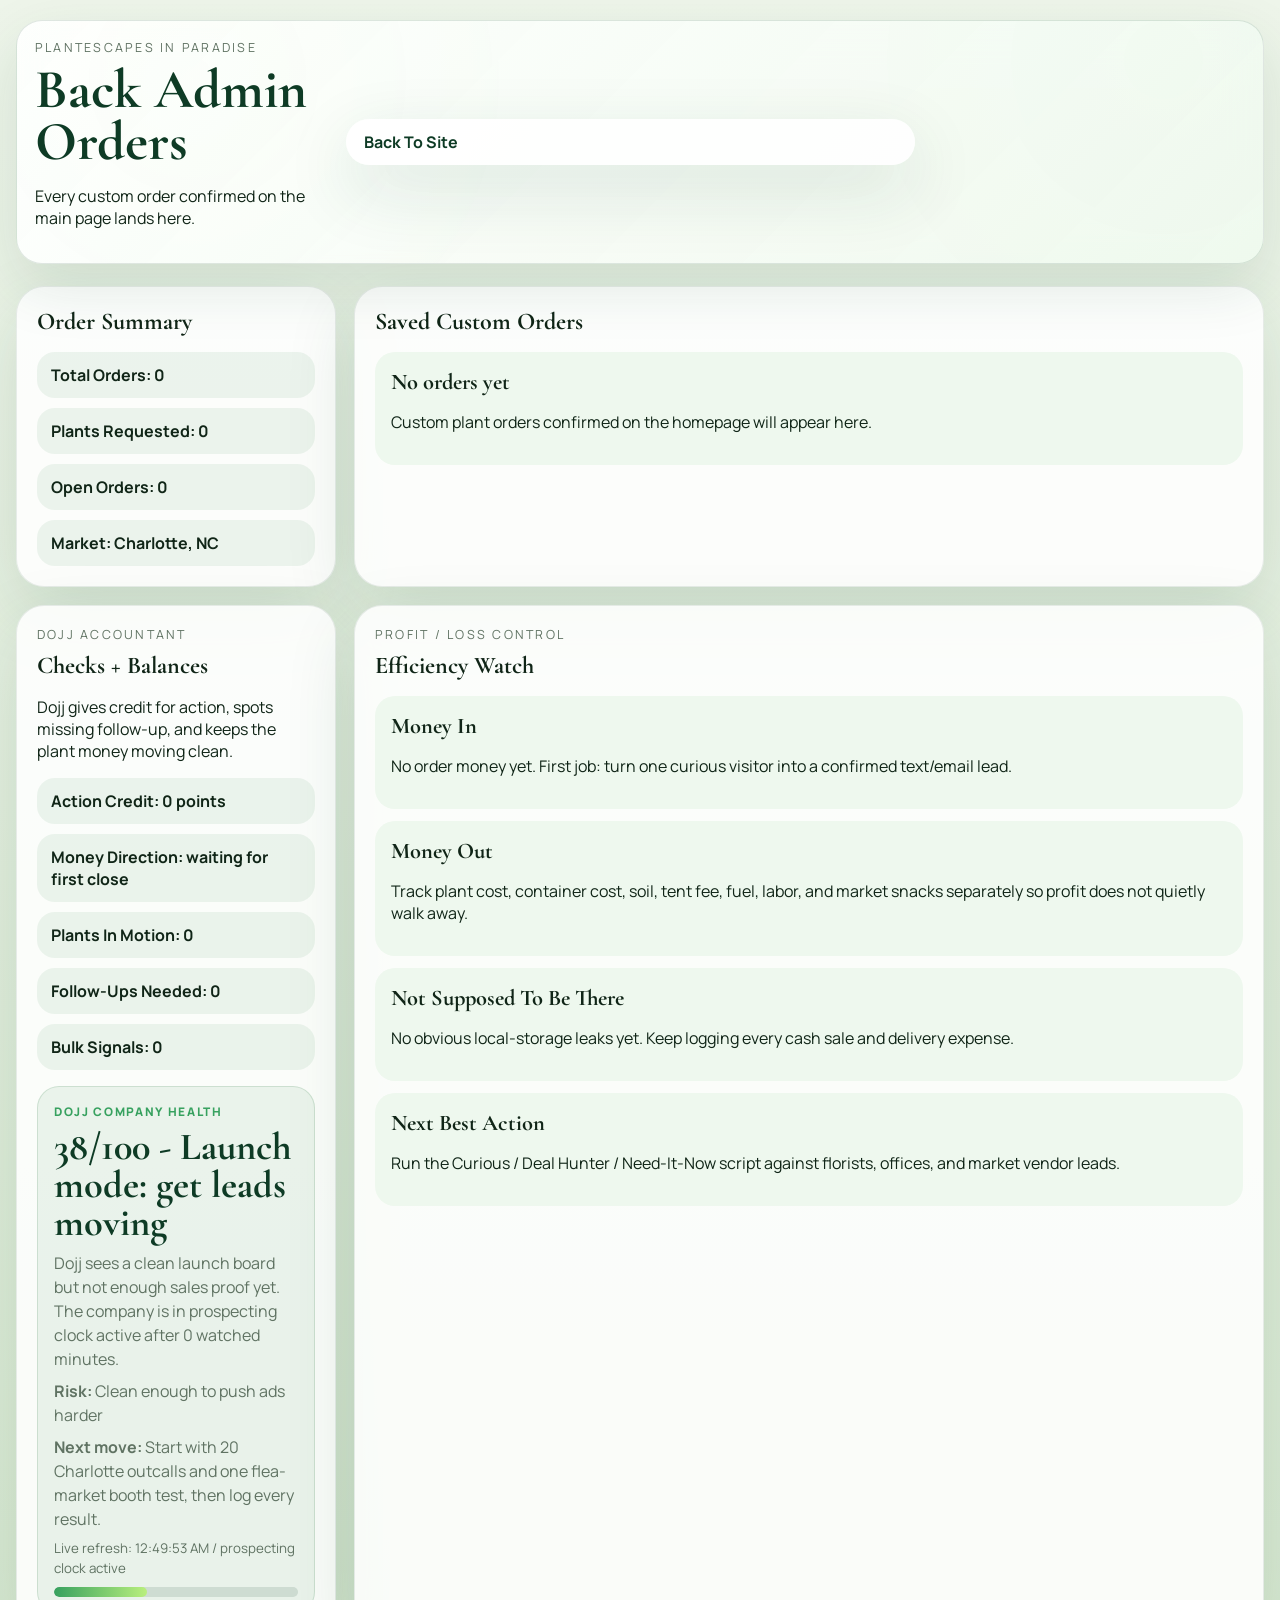
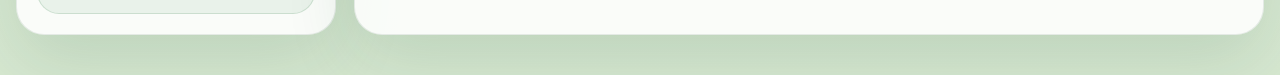
==== commit 35dbf142: "Add free Charlotte ad drop routing" ====
--- a/admin.html
+++ b/admin.html
@@ -7,7 +7,7 @@
   <link rel="preconnect" href="https://fonts.googleapis.com">
   <link rel="preconnect" href="https://fonts.gstatic.com" crossorigin>
   <link href="https://fonts.googleapis.com/css2?family=Cormorant+Garamond:wght@600;700&family=Manrope:wght@400;500;700;800&display=swap" rel="stylesheet">
-  <link rel="stylesheet" href="./styles.css?v=20260506-ad-routes">
+  <link rel="stylesheet" href="./styles.css?v=20260506-free-ad-routes">
 </head>
 <body class="admin-body">
   <div class="admin-shell">
@@ -47,6 +47,6 @@
     </section>
   </div>
 
-  <script src="./app.js?v=20260506-ad-routes"></script>
+  <script src="./app.js?v=20260506-free-ad-routes"></script>
 </body>
 </html>
--- a/styles.css
+++ b/styles.css
@@ -1492,6 +1492,88 @@
   background: linear-gradient(135deg, var(--green-deep), var(--green));
   color: white;
   box-shadow: 0 16px 34px rgba(14,59,37,0.18);
+}
+
+.free-ad-drop {
+  display: grid;
+  gap: 16px;
+  margin-top: 18px;
+  padding: 18px;
+  border: 1px solid rgba(14,59,37,0.1);
+  border-radius: 24px;
+  background:
+    linear-gradient(135deg, rgba(14,59,37,0.92), rgba(47,124,71,0.86)),
+    radial-gradient(circle at top right, rgba(185,239,125,0.24), transparent 40%);
+  color: white;
+}
+
+.free-ad-drop h3 {
+  color: white;
+  font-size: clamp(2rem, 4vw, 3.5rem);
+  line-height: 0.92;
+}
+
+.free-ad-drop p {
+  max-width: 920px;
+  margin: 0;
+  color: rgba(255,255,255,0.76);
+  line-height: 1.58;
+}
+
+.free-ad-grid {
+  display: grid;
+  grid-template-columns: repeat(3, minmax(0, 1fr));
+  gap: 12px;
+}
+
+.free-ad-grid article {
+  display: grid;
+  gap: 10px;
+  min-height: 210px;
+  padding: 15px;
+  border: 1px solid rgba(255,255,255,0.14);
+  border-radius: 18px;
+  background: rgba(255,255,255,0.1);
+}
+
+.free-ad-grid span {
+  width: fit-content;
+  padding: 6px 9px;
+  border-radius: 999px;
+  background: rgba(185,239,125,0.16);
+  color: var(--lime);
+  font-size: 0.68rem;
+  font-weight: 950;
+  letter-spacing: 0.1em;
+  text-transform: uppercase;
+}
+
+.free-ad-grid strong {
+  color: white;
+  font-family: "Cormorant Garamond", serif;
+  font-size: 1.55rem;
+  line-height: 0.98;
+}
+
+.free-ad-grid p {
+  color: rgba(255,255,255,0.74);
+  line-height: 1.45;
+}
+
+.free-ad-grid a {
+  display: inline-flex;
+  align-items: center;
+  justify-content: center;
+  width: fit-content;
+  min-height: 38px;
+  margin-top: auto;
+  padding: 0 12px;
+  border-radius: 999px;
+  background: rgba(255,255,255,0.92);
+  color: var(--green-deep);
+  text-decoration: none;
+  font-size: 0.82rem;
+  font-weight: 950;
 }
 
 .route-section {
@@ -2183,6 +2265,7 @@
   .top-command-panel,
   .spaceship-control-deck,
   .bot-channel-grid,
+  .free-ad-grid,
   .seo-strip,
   .plant-reader-section,
   .reader-score-grid,
